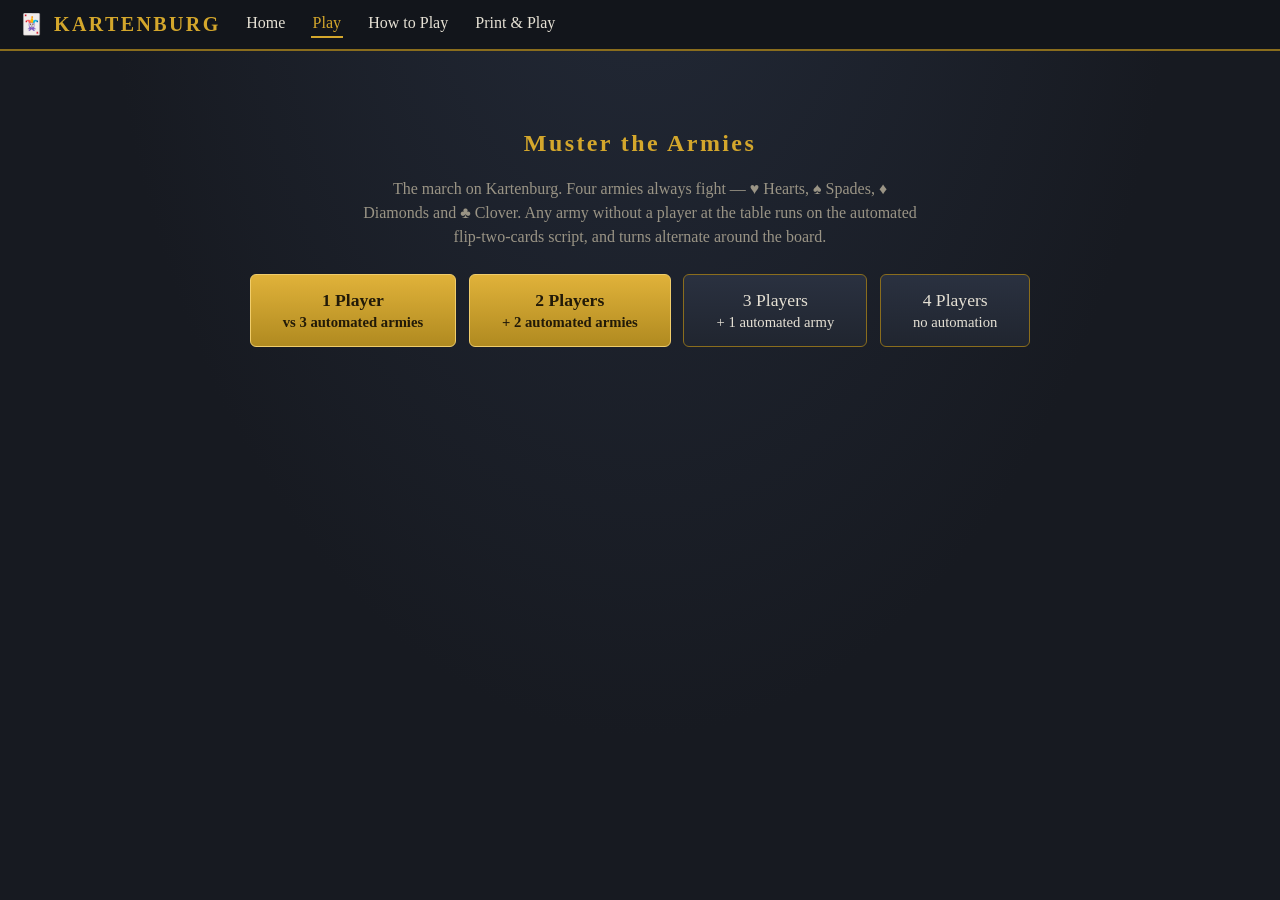
==== game.html @ a12155d9 "Route every player choice through explicit action modals Fixes accidental discards and unclear avail" ====
<!DOCTYPE html>
<html lang="en">
<head>
  <meta charset="UTF-8">
  <meta name="viewport" content="width=device-width, initial-scale=1.0">
  <title>Play — Kartenburg</title>
  <link rel="stylesheet" href="css/style.css">
</head>
<body>
  <nav>
    <a class="brand" href="index.html">🃏 Kartenburg</a>
    <a class="navlink" href="index.html">Home</a>
    <a class="navlink active" href="game.html">Play</a>
    <a class="navlink" href="rules.html">How to Play</a>
    <a class="navlink" href="reference.html">Print &amp; Play</a>
  </nav>

  <main>
    <div id="setup">
      <h2>Muster the Armies</h2>
      <p class="seat-note">The march on Kartenburg. Four armies always fight — ♥ Hearts, ♠ Spades,
      ♦ Diamonds and ♣ Clover. Any army without a player at the table runs
      on the automated flip-two-cards script, and turns alternate around the board.</p>
      <div class="cta-row">
        <button class="btn primary big" onclick="newGame(1)">1 Player<br><small>vs 3 automated armies</small></button>
        <button class="btn primary big" onclick="newGame(2)">2 Players<br><small>+ 2 automated armies</small></button>
        <button class="btn big" onclick="newGame(3)">3 Players<br><small>+ 1 automated army</small></button>
        <button class="btn big" onclick="newGame(4)">4 Players<br><small>no automation</small></button>
      </div>
    </div>

    <div id="gameArea" class="hidden">
      <div class="game-layout">
        <div>
          <div class="board-wrap">
            <div id="board"></div>
          </div>
          <div id="handArea"></div>
        </div>

        <div class="sidebar">
          <div class="panel">
            <h3>Glory</h3>
            <div id="scoreboard"></div>
          </div>

          <div class="panel">
            <h3>Turn</h3>
            <div id="turnPanel"></div>
          </div>

          <div class="panel">
            <h3>Chronicle</h3>
            <div id="log" class="log-panel"></div>
          </div>

          <div class="panel">
            <button class="btn" onclick="backToSetup()">🔄 New War</button>
          </div>
        </div>
      </div>
    </div>
  </main>

  <div id="actionModal" class="modal-backdrop hidden">
    <div class="modal action-modal">
      <h2 id="amTitle"></h2>
      <div id="amBody"></div>
    </div>
  </div>

  <div id="handoff" class="modal-backdrop hidden">
    <div class="modal">
      <p id="handoffText"></p>
      <button class="btn primary big" onclick="revealTurn()">Begin turn</button>
    </div>
  </div>

  <div id="endModal" class="modal-backdrop hidden">
    <div class="modal">
      <h2>The War Ends</h2>
      <p id="endVerdict" class="verdict"></p>
      <table id="endTable"></table>
      <div style="display:flex;gap:0.8rem;justify-content:center">
        <button class="btn primary" onclick="hideEndModal(); newGame(ui.numHumans)">⚔️ Rematch</button>
        <button class="btn" onclick="backToSetup()">Change players</button>
        <button class="btn" onclick="hideEndModal()">Inspect the field</button>
      </div>
    </div>
  </div>

  <div id="toast"></div>

  <script src="js/cards.js"></script>
  <script src="js/engine.js"></script>
  <script src="js/ui.js"></script>
</body>
</html>
---- css/style.css ----
/* Kartenburg — shared styles */

:root {
  --bg: #171a21;
  --bg-panel: #1f242e;
  --text: #e6e1d5;
  --muted: #9a9485;
  --gold: #d4a72c;
  --gold-dim: #8a6d1d;
  --line: #333a47;
  --danger: #d06050;
  --good: #6dbb5a;
  --hearts: #c04545;
  --spades: #5d6675;
  --diamonds: #c99a2c;
  --clubs: #4c7a3d;
  font-size: 16px;
}

* { box-sizing: border-box; }

body {
  margin: 0;
  background: var(--bg);
  background-image: radial-gradient(ellipse at 50% -20%, #232a38 0%, var(--bg) 60%);
  color: var(--text);
  font-family: Georgia, 'Times New Roman', serif;
  min-height: 100vh;
}

a { color: var(--gold); }

/* ── Navigation ─────────────────────────────────────────────── */
nav {
  display: flex;
  align-items: center;
  gap: 1.5rem;
  padding: 0.7rem 1.2rem;
  background: #12151b;
  border-bottom: 2px solid var(--gold-dim);
  flex-wrap: wrap;
}
nav .brand {
  font-size: 1.25rem;
  font-weight: bold;
  color: var(--gold);
  letter-spacing: 0.12em;
  text-decoration: none;
  text-transform: uppercase;
}
nav a.navlink {
  color: var(--text);
  text-decoration: none;
  padding: 0.2rem 0.1rem;
  border-bottom: 2px solid transparent;
}
nav a.navlink:hover { color: var(--gold); }
nav a.navlink.active { color: var(--gold); border-bottom-color: var(--gold); }

main { max-width: 1180px; margin: 0 auto; padding: 1.2rem; }

/* ── Landing page ───────────────────────────────────────────── */
.hero { text-align: center; padding: 3.5rem 1rem 2.5rem; }
.hero h1 {
  font-size: clamp(2.4rem, 7vw, 4.2rem);
  margin: 0;
  color: var(--gold);
  letter-spacing: 0.18em;
  text-transform: uppercase;
  text-shadow: 0 3px 0 #000, 0 0 40px rgba(212, 167, 44, 0.25);
}
.hero .suits { font-size: 2rem; letter-spacing: 0.4em; margin: 0.6rem 0 0; }
.hero .suits .red { color: #e05555; }
.hero .tagline { font-size: 1.2rem; color: var(--muted); margin: 0.8rem 0 2rem; font-style: italic; }
.hero .cta-row { display: flex; gap: 1rem; justify-content: center; flex-wrap: wrap; }
.hero .intro {
  max-width: 700px;
  margin: 0 auto 2rem;
  text-align: left;
  line-height: 1.65;
  color: var(--text);
  background: var(--bg-panel);
  border: 1px solid var(--line);
  border-left: 4px solid var(--gold);
  border-radius: 0 10px 10px 0;
  padding: 1rem 1.3rem;
}

.btn {
  display: inline-block;
  font-family: inherit;
  font-size: 0.95rem;
  padding: 0.6rem 1.4rem;
  border-radius: 6px;
  border: 1px solid var(--gold-dim);
  background: linear-gradient(#2a3140, #20252f);
  color: var(--text);
  text-decoration: none;
  cursor: pointer;
  transition: transform 0.08s, box-shadow 0.08s;
}
.btn:hover:not(:disabled) { box-shadow: 0 0 12px rgba(212, 167, 44, 0.35); transform: translateY(-1px); }
.btn:disabled { opacity: 0.4; cursor: default; }
.btn.primary {
  background: linear-gradient(#e0b23a, #b08a20);
  color: #221a08;
  font-weight: bold;
  border-color: #f0cd6b;
}
.btn.big { font-size: 1.1rem; padding: 0.9rem 2rem; }

.feature-grid {
  display: grid;
  grid-template-columns: repeat(auto-fit, minmax(260px, 1fr));
  gap: 1rem;
  margin: 1.5rem 0 3rem;
}
.feature {
  background: var(--bg-panel);
  border: 1px solid var(--line);
  border-radius: 10px;
  padding: 1.2rem 1.3rem;
}
.feature h3 { margin: 0 0 0.4rem; color: var(--gold); }
.feature p { margin: 0; color: var(--muted); line-height: 1.5; }
.feature .big { font-size: 2rem; display: block; margin-bottom: 0.4rem; }

/* ── Prose pages (rules / reference) ────────────────────────── */
.prose { max-width: 780px; margin: 0 auto; line-height: 1.65; }
.prose h1 { color: var(--gold); letter-spacing: 0.08em; }
.prose h2 { color: var(--gold); border-bottom: 1px solid var(--line); padding-bottom: 0.3rem; margin-top: 2.2rem; }
.prose table { border-collapse: collapse; width: 100%; margin: 1rem 0; }
.prose th, .prose td { border: 1px solid var(--line); padding: 0.5rem 0.7rem; text-align: left; }
.prose th { background: var(--bg-panel); color: var(--gold); }
.prose .tip { background: var(--bg-panel); border-left: 4px solid var(--gold); padding: 0.8rem 1rem; border-radius: 0 8px 8px 0; margin: 1rem 0; }
.prose .red { color: #e05555; }

/* ── Playing cards ──────────────────────────────────────────── */
.pcard {
  background: #f7f3ea;
  border: 1px solid #b9b19c;
  border-radius: 6px;
  box-shadow: 0 2px 4px rgba(0, 0, 0, 0.45);
  width: 64px;
  height: 90px;
  display: flex;
  flex-direction: column;
  align-items: center;
  justify-content: center;
  gap: 0.05rem;
  font-weight: bold;
  user-select: none;
  transition: transform 0.1s, box-shadow 0.1s;
}
.pcard .pc-rank { font-size: 1.35rem; line-height: 1; }
.pcard .pc-suit { font-size: 1.35rem; line-height: 1; }
.pcard.red { color: #c22b2b; }
.pcard.black { color: #23252c; }
.pcard.mini { width: 42px; height: 58px; border-radius: 5px; }
.pcard.mini .pc-rank, .pcard.mini .pc-suit { font-size: 0.95rem; }
.pcard.supply { background: #e7e0d0; }
.pcard.selected { outline: 3px solid var(--gold); transform: translateY(-6px); }

/* Army stacks: overlapped minis + a strength badge */
.stack { display: flex; align-items: center; position: relative; padding-right: 6px; }
.stack .pcard.mini { width: 30px; height: 42px; margin-left: -14px; box-shadow: -1px 1px 3px rgba(0,0,0,0.5); }
.stack .pcard.mini:first-child { margin-left: 0; }
.stack .pcard.mini .pc-rank, .stack .pcard.mini .pc-suit { font-size: 0.72rem; }
.stack .str-badge {
  position: absolute;
  bottom: -7px;
  right: -4px;
  background: var(--gold);
  color: #221a08;
  font-weight: bold;
  font-size: 0.7rem;
  border-radius: 8px;
  padding: 0 5px;
  border: 1px solid #6b551a;
}

.cell.movable { cursor: pointer; border-style: solid; box-shadow: 0 0 8px rgba(109, 187, 90, 0.55); border-color: var(--good) !important; }

.army-chip {
  background: var(--gold);
  color: #221a08;
  font-weight: bold;
  font-size: 0.68rem;
  border-radius: 7px;
  padding: 0 4px;
}
.camp-chips { display: flex; gap: 3px; flex-wrap: wrap; justify-content: center; }
.supply-note { font-size: 0.62rem; color: var(--muted); }

/* Camp strip: the acting player's armies at home, full detail */
.camp-strip { margin-bottom: 0.8rem; }
.camp-strip h3 { color: var(--gold); font-size: 0.85rem; letter-spacing: 0.12em; text-transform: uppercase; margin: 0 0 0.4rem; }
.camp-armies { display: flex; gap: 1.1rem; flex-wrap: wrap; align-items: center; min-height: 48px; }
.camp-army {
  padding: 6px 10px 10px 6px;
  border: 1.5px dashed var(--line);
  border-radius: 8px;
  cursor: pointer;
}
.camp-army.movable { border-style: solid; border-color: var(--good); box-shadow: 0 0 8px rgba(109, 187, 90, 0.4); }
.camp-army.targetable { border-style: solid; border-color: var(--gold); box-shadow: 0 0 10px rgba(212, 167, 44, 0.55); animation: pulse 1.1s ease-in-out infinite alternate; }
.camp-army.selected-army { border-style: solid; border-color: var(--gold); }
.camp-army.new-army { color: var(--muted); text-align: center; font-size: 0.75rem; line-height: 1.3; min-width: 60px; }
.supply-count { color: var(--muted); font-weight: normal; text-transform: none; letter-spacing: 0; margin-left: 0.6rem; }

.hand-slot { display: flex; flex-direction: column; align-items: center; gap: 0.25rem; cursor: pointer; }
.hand-slot .hand-tag { font-size: 0.68rem; color: var(--muted); text-transform: uppercase; letter-spacing: 0.08em; }
.hand-slot:hover .pcard.playable { transform: translateY(-6px); box-shadow: 0 8px 14px rgba(0, 0, 0, 0.6), 0 0 10px rgba(212, 167, 44, 0.45); }

/* ── Game layout ────────────────────────────────────────────── */
.game-layout {
  display: grid;
  grid-template-columns: minmax(0, 1fr) 320px;
  gap: 1rem;
  align-items: start;
}
@media (max-width: 1020px) {
  .game-layout { grid-template-columns: 1fr; }
}

#setup { text-align: center; padding: 2.5rem 1rem; }
#setup h2 { color: var(--gold); letter-spacing: 0.1em; }
#setup .seat-note { color: var(--muted); max-width: 560px; margin: 0.8rem auto 1.6rem; line-height: 1.5; }
#setup .cta-row { display: flex; gap: 0.8rem; justify-content: center; flex-wrap: wrap; }

/* Board */
.board-wrap {
  background: var(--bg-panel);
  border: 1px solid var(--line);
  border-radius: 12px;
  padding: 0.9rem;
  overflow-x: auto;
}
#board {
  display: grid;
  grid-template-columns: repeat(9, 64px);
  grid-template-rows: repeat(9, 64px);
  gap: 5px;
  justify-content: center;
}
.cell {
  border-radius: 8px;
  display: flex;
  align-items: center;
  justify-content: center;
  position: relative;
}
.cell.road { border: 1.5px dashed #3d4453; }
.cell.road.suit-hearts { border-color: color-mix(in srgb, var(--hearts) 55%, transparent); }
.cell.road.suit-spades { border-color: color-mix(in srgb, var(--spades) 75%, transparent); }
.cell.road.suit-diamonds { border-color: color-mix(in srgb, var(--diamonds) 55%, transparent); }
.cell.road.suit-clubs { border-color: color-mix(in srgb, var(--clubs) 65%, transparent); }

.cell.camp {
  border: 2px solid var(--line);
  background: #161a22;
  flex-direction: column;
  gap: 1px;
  overflow: hidden;
}
.cell.camp.suit-hearts { border-color: var(--hearts); }
.cell.camp.suit-spades { border-color: var(--spades); }
.cell.camp.suit-diamonds { border-color: var(--diamonds); }
.cell.camp.suit-clubs { border-color: var(--clubs); }
.camp-head { font-size: 0.72rem; display: flex; align-items: center; gap: 2px; }
.camp-head .post {
  background: var(--gold);
  color: #221a08;
  border-radius: 3px;
  font-size: 0.62rem;
  font-weight: bold;
  padding: 0 3px;
}
.camp-stack { display: flex; }
.camp-stack .pcard.mini { width: 24px; height: 34px; margin-left: -12px; }
.camp-stack .pcard.mini:first-child { margin-left: 0; }
.camp-stack .pcard.mini .pc-rank, .camp-stack .pcard.mini .pc-suit { font-size: 0.6rem; }

.cell.citadel {
  border: 2.5px solid var(--gold);
  background: radial-gradient(#2c2a1c, #1d1c14);
  box-shadow: 0 0 16px rgba(212, 167, 44, 0.25);
  flex-direction: column;
}
.cell.citadel .crown { font-size: 0.9rem; position: absolute; top: -1px; right: 2px; }
.cell.citadel.owner-hearts { border-color: var(--hearts); }
.cell.citadel.owner-spades { border-color: var(--spades); }
.cell.citadel.owner-diamonds { border-color: var(--diamonds); }
.cell.citadel.owner-clubs { border-color: var(--clubs); }

.cell.targetable {
  cursor: pointer;
  border-style: solid;
  border-color: var(--gold) !important;
  box-shadow: 0 0 12px rgba(212, 167, 44, 0.55);
  animation: pulse 1.1s ease-in-out infinite alternate;
}
@keyframes pulse { from { box-shadow: 0 0 6px rgba(212, 167, 44, 0.35); } to { box-shadow: 0 0 16px rgba(212, 167, 44, 0.75); } }

/* Hand */
#handArea { margin-top: 1rem; }
#handArea h3 { color: var(--gold); font-size: 0.85rem; letter-spacing: 0.12em; text-transform: uppercase; margin: 0 0 0.6rem; }
.hand-cards { display: flex; gap: 0.7rem; flex-wrap: wrap; }

/* Sidebar */
.sidebar { display: flex; flex-direction: column; gap: 1rem; }
.panel {
  background: var(--bg-panel);
  border: 1px solid var(--line);
  border-radius: 10px;
  padding: 0.8rem 1rem;
}
.panel h3 { margin: 0 0 0.5rem; color: var(--gold); font-size: 0.85rem; letter-spacing: 0.12em; text-transform: uppercase; }

.score-row {
  display: flex;
  align-items: center;
  gap: 0.5rem;
  padding: 0.3rem 0.4rem;
  border-radius: 6px;
  font-size: 0.9rem;
}
.score-row.current { background: #2a3140; outline: 1px solid var(--gold-dim); }
.score-row .dot { width: 0.7rem; height: 0.7rem; border-radius: 50%; flex-shrink: 0; }
.score-row .score-name { flex: 1; }
.score-row .score-who { color: var(--muted); font-size: 0.78rem; }
.score-row .score-glory { font-weight: bold; }
.deck-info { color: var(--muted); font-size: 0.78rem; margin-top: 0.5rem; text-align: center; }

#turnPanel p { margin: 0 0 0.5rem; line-height: 1.45; }
#turnPanel .prompt { color: var(--gold); font-size: 0.9rem; }
#turnPanel .btn { margin-bottom: 0.3rem; font-size: 0.85rem; padding: 0.45rem 0.9rem; }
.bad { color: var(--danger); font-weight: bold; }
.good { color: var(--good); font-weight: bold; }

.log-panel { max-height: 300px; overflow-y: auto; font-size: 0.8rem; line-height: 1.45; }
.log-panel p { margin: 0 0 0.35rem; }
.log-panel .log-battle { color: var(--danger); font-weight: bold; }
.log-panel .log-system { color: var(--gold); }
.log-panel .log-turn { color: var(--muted); font-style: italic; }
.log-panel .log-npc { color: #8ea3c0; }
.log-panel .log-player { color: var(--text); }

/* ── Overlays ───────────────────────────────────────────────── */
#toast {
  position: fixed;
  bottom: 1.2rem;
  left: 50%;
  transform: translateX(-50%);
  background: var(--danger);
  color: #fff;
  padding: 0.6rem 1.2rem;
  border-radius: 8px;
  opacity: 0;
  pointer-events: none;
  transition: opacity 0.25s;
  z-index: 60;
  font-size: 0.9rem;
}
#toast.show { opacity: 1; }

.modal-backdrop {
  position: fixed;
  inset: 0;
  background: rgba(8, 10, 14, 0.85);
  display: flex;
  align-items: center;
  justify-content: center;
  z-index: 50;
  padding: 1rem;
}
.modal {
  background: var(--bg-panel);
  border: 2px solid var(--gold-dim);
  border-radius: 12px;
  padding: 1.6rem 2rem;
  max-width: 520px;
  width: 100%;
  text-align: center;
}
.modal h2 { color: var(--gold); margin-top: 0; letter-spacing: 0.1em; }
.modal table { margin: 1rem auto; border-collapse: collapse; width: 100%; }
.modal th, .modal td { border: 1px solid var(--line); padding: 0.45rem 0.7rem; }
.modal th { color: var(--gold); }
.modal .winner-row td { color: var(--gold); font-weight: bold; }
.modal .verdict { font-size: 1.15rem; margin: 0.8rem 0; }
#handoffText { font-size: 1.3rem; line-height: 1.6; margin-bottom: 1.2rem; }

/* Action modal: explicit choices for discard / deploy / march / raid */
.modal.action-modal { text-align: left; max-width: 560px; }
.modal.action-modal h2 { font-size: 1.15rem; text-align: center; }
.am-option {
  display: flex;
  flex-direction: column;
  gap: 0.2rem;
  width: 100%;
  margin: 0 0 0.55rem;
  padding: 0.65rem 0.9rem;
  font-family: inherit;
  font-size: 0.95rem;
  text-align: left;
  background: #262c38;
  color: var(--text);
  border: 1px solid var(--line);
  border-radius: 8px;
  cursor: pointer;
  transition: border-color 0.1s, box-shadow 0.1s;
}
.am-option:hover { border-color: var(--gold); box-shadow: 0 0 10px rgba(212, 167, 44, 0.35); }
.am-option .am-main { font-weight: bold; }
.am-option .am-sub { color: var(--muted); font-size: 0.82rem; line-height: 1.4; }
.am-cards { display: flex; gap: 0.6rem; flex-wrap: wrap; justify-content: center; margin: 0.8rem 0 0.4rem; }
.am-cards .pcard { cursor: pointer; }
.am-cards .pcard:hover { transform: translateY(-6px); box-shadow: 0 8px 14px rgba(0, 0, 0, 0.6), 0 0 10px rgba(212, 167, 44, 0.45); }
.am-cancel { text-align: center; margin-top: 0.8rem; }
#amBody p { line-height: 1.5; margin: 0 0 0.7rem; }
.hidden { display: none !important; }

footer { text-align: center; color: #555c69; font-size: 0.8rem; padding: 2rem 1rem; }

/* ── Print (reference sheet) ────────────────────────────────── */
@media print {
  body { background: #fff; color: #111; }
  nav, footer, .no-print { display: none !important; }
  .prose { max-width: none; line-height: 1.4; font-size: 11pt; }
  .prose h1 { color: #111; margin-top: 0; }
  .prose h2 { color: #111; border-color: #999; margin-top: 1rem; }
  .prose th { background: #eee; color: #111; }
  .prose th, .prose td { border-color: #999; padding: 0.25rem 0.5rem; }
  .prose .tip { background: #f4f4f4; border-color: #555; }
}
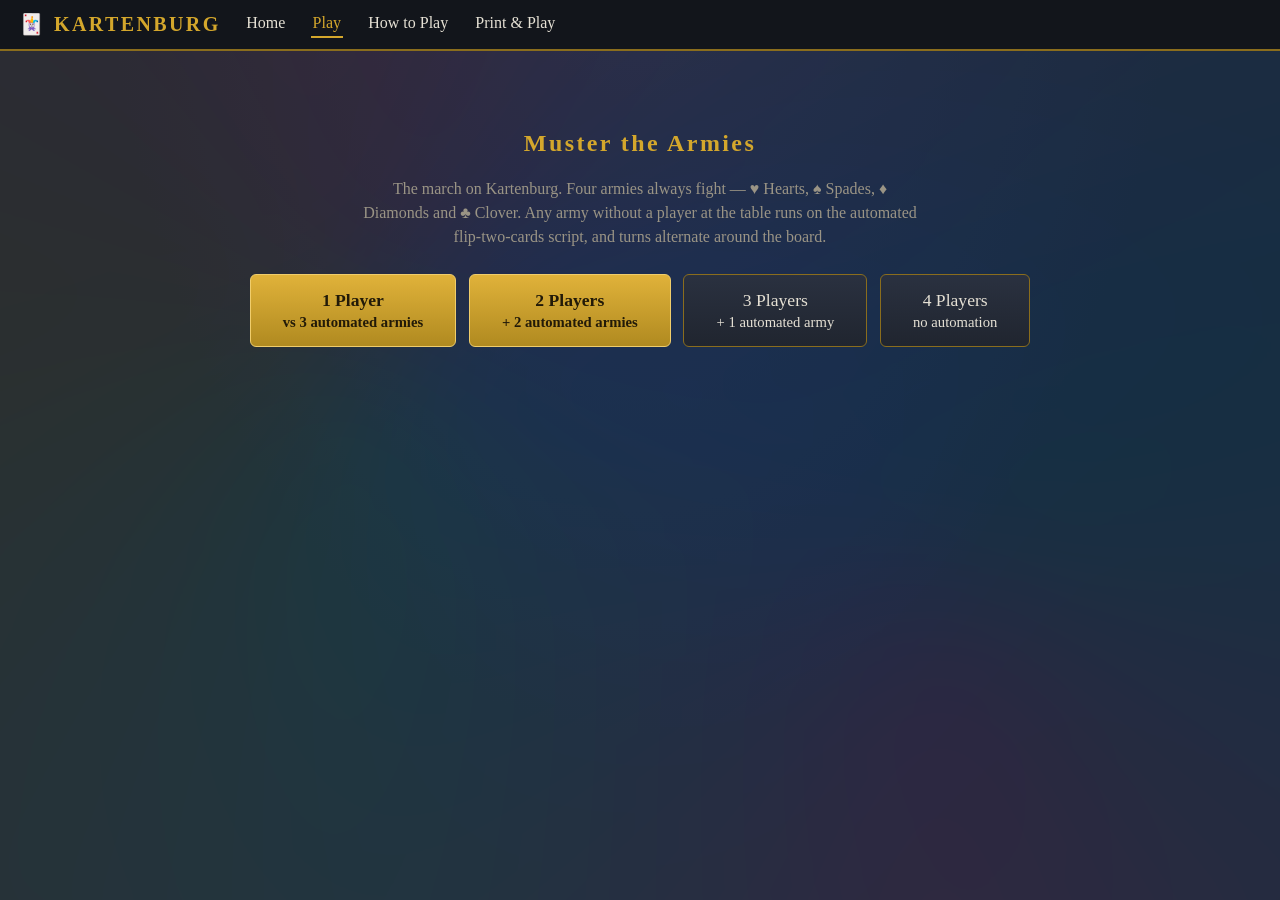
==== commit b3050e80: "Balatro-inspired presentation: living cards, swirl backdrop, felt table Interactive feel: - Hand car" ====
--- a/game.html
+++ b/game.html
@@ -7,6 +7,7 @@
   <link rel="stylesheet" href="css/style.css">
 </head>
 <body>
+  <div class="bg-swirl" aria-hidden="true"></div>
   <nav>
     <a class="brand" href="index.html">🃏 Kartenburg</a>
     <a class="navlink" href="index.html">Home</a>
@@ -56,6 +57,7 @@
 
           <div class="panel">
             <button class="btn" onclick="backToSetup()">🔄 New War</button>
+            <button class="btn" id="muteBtn" onclick="toggleSound()">🔊 Sound on</button>
           </div>
         </div>
       </div>
@@ -89,6 +91,8 @@
     </div>
   </div>
 
+  <div id="fx"></div>
+
   <div id="toast"></div>
 
   <script src="js/cards.js"></script>
--- a/css/style.css
+++ b/css/style.css
@@ -160,6 +160,21 @@
 .pcard.mini .pc-rank, .pcard.mini .pc-suit { font-size: 0.95rem; }
 .pcard.supply { background: #e7e0d0; }
 .pcard.selected { outline: 3px solid var(--gold); transform: translateY(-6px); }
+
+/* Card backs and table piles */
+.pcard.back {
+  background: repeating-linear-gradient(135deg, #7b2f2f 0 6px, #5d2020 6px 12px);
+  border-color: #3a1414;
+  box-shadow: 0 2px 4px rgba(0, 0, 0, 0.5);
+}
+.pcard.back::after { content: '⚜'; color: rgba(240, 205, 107, 0.8); font-size: 1.3rem; }
+.cell.pile { flex-direction: column; gap: 4px; border: 1.5px dashed #2c3340; border-radius: 10px; }
+.cell.pile .pile-stack { position: relative; width: 64px; height: 90px; }
+.cell.pile .pile-stack .pcard { position: absolute; inset: 0; }
+.cell.pile .pile-stack .pcard.b2 { transform: translate(3px, -3px); }
+.cell.pile .pile-stack .pcard.b3 { transform: translate(6px, -6px); }
+.pile-count { color: var(--muted); font-size: 0.72rem; }
+.pile-empty { color: #3d4453; font-size: 0.75rem; }
 
 /* Army stacks: overlapped minis + a strength badge */
 .stack { display: flex; align-items: center; position: relative; padding-right: 6px; }
@@ -423,6 +438,84 @@
 
 footer { text-align: center; color: #555c69; font-size: 0.8rem; padding: 2rem 1rem; }
 
+/* ── Juice: flights, flips, shakes, sparks and floats ───────── */
+#fx { position: fixed; inset: 0; pointer-events: none; z-index: 45; overflow: hidden; }
+.fx-fly { position: fixed; z-index: 46; will-change: transform; filter: drop-shadow(0 6px 10px rgba(0,0,0,0.5)); }
+.fx-fly.spin > .pcard { animation: fxSpin 0.42s linear; }
+@keyframes fxSpin { to { transform: rotate(360deg); } }
+
+.fx-reveal { position: fixed; transform: translate(-50%, -50%) scale(1.25); z-index: 47; perspective: 500px; }
+.fx-flip3d { position: relative; width: 64px; height: 90px; transform-style: preserve-3d; animation: fxFlip 0.5s 0.08s forwards; }
+.fx-flip3d .face { position: absolute; inset: 0; backface-visibility: hidden; }
+.fx-flip3d .face.front { transform: rotateY(180deg); }
+@keyframes fxFlip { to { transform: rotateY(180deg); } }
+
+.fx-float {
+  position: fixed;
+  transform: translate(-50%, -50%);
+  font-weight: bold;
+  font-size: 1rem;
+  color: var(--text);
+  text-shadow: 0 2px 4px #000, 0 0 12px rgba(0,0,0,0.8);
+  animation: fxFloat 1s ease-out forwards;
+  z-index: 48;
+  white-space: nowrap;
+}
+.fx-float.gold { color: var(--gold); }
+.fx-float.red { color: #ff8a75; }
+.fx-float.big { font-size: 1.35rem; }
+@keyframes fxFloat {
+  0% { opacity: 0; transform: translate(-50%, -50%) scale(0.6); }
+  15% { opacity: 1; transform: translate(-50%, -60%) scale(1.15); }
+  100% { opacity: 0; transform: translate(-50%, -160%) scale(1); }
+}
+
+.fx-flash {
+  position: fixed;
+  width: 110px; height: 110px;
+  transform: translate(-50%, -50%);
+  border-radius: 50%;
+  background: radial-gradient(rgba(255,255,240,0.95), rgba(255,255,240,0));
+  animation: fxFlash 0.4s ease-out forwards;
+  z-index: 46;
+}
+@keyframes fxFlash { from { opacity: 1; } to { opacity: 0; transform: translate(-50%,-50%) scale(1.6); } }
+
+.fx-spark {
+  position: fixed;
+  width: 7px; height: 7px;
+  border-radius: 2px;
+  transform: translate(-50%, -50%);
+  animation: fxSpark 0.65s ease-out forwards;
+  z-index: 46;
+}
+@keyframes fxSpark {
+  to { transform: translate(-50%, -50%) translate(var(--dx), var(--dy)) scale(0.15) rotate(200deg); opacity: 0; }
+}
+
+.fx-season {
+  position: fixed; inset: 0;
+  background: radial-gradient(rgba(212, 167, 44, 0.28), rgba(0,0,0,0));
+  animation: fxSeason 0.9s ease-out forwards;
+  z-index: 44;
+}
+@keyframes fxSeason { from { opacity: 1; } to { opacity: 0; } }
+
+.fx-pop { animation: fxPop 0.35s cubic-bezier(.3,1.6,.6,1); }
+@keyframes fxPop { 0% { transform: scale(1); } 40% { transform: scale(1.18); } 100% { transform: scale(1); } }
+
+.board-wrap.shake-sm { animation: fxShake 0.3s; --amp: 3px; }
+.board-wrap.shake-md { animation: fxShake 0.42s; --amp: 6px; }
+.board-wrap.shake-lg { animation: fxShake 0.6s; --amp: 11px; }
+@keyframes fxShake {
+  10% { transform: translate(calc(var(--amp) * -1), calc(var(--amp) * 0.6)); }
+  25% { transform: translate(var(--amp), calc(var(--amp) * -0.7)); }
+  40% { transform: translate(calc(var(--amp) * -0.8), calc(var(--amp) * -0.5)); }
+  55% { transform: translate(calc(var(--amp) * 0.7), calc(var(--amp) * 0.5)); }
+  75% { transform: translate(calc(var(--amp) * -0.4), calc(var(--amp) * 0.2)); }
+  100% { transform: none; }
+}
+
 /* ── Print (reference sheet) ────────────────────────────────── */
 @media print {
   body { background: #fff; color: #111; }
@@ -434,3 +527,118 @@
   .prose th, .prose td { border-color: #999; padding: 0.25rem 0.5rem; }
   .prose .tip { background: #f4f4f4; border-color: #555; }
 }
+
+
+/* ── Balatro-inspired look & feel ───────────────────────────── */
+
+/* Swirling animated background */
+.bg-swirl { position: fixed; inset: -35%; z-index: -1; filter: blur(75px) saturate(1.25); opacity: 0.5; pointer-events: none; }
+.bg-swirl::before, .bg-swirl::after {
+  content: '';
+  position: absolute;
+  inset: 0;
+  border-radius: 50%;
+  background: conic-gradient(from 0deg at 38% 42%, #6d1f2c, #23306d, #1f6d58, #5a4a14, #6d1f2c);
+  animation: swirl 55s linear infinite;
+}
+.bg-swirl::after {
+  background: conic-gradient(from 180deg at 64% 58%, rgba(109,31,80,0.5), rgba(31,68,109,0.5), rgba(20,90,70,0.4), rgba(109,31,80,0.5));
+  animation: swirl 80s linear infinite reverse;
+}
+@keyframes swirl { to { transform: rotate(360deg); } }
+body { background-color: #14161d; }
+
+/* Felt table with a wooden rim */
+.board-wrap {
+  background: radial-gradient(ellipse at 50% 30%, #2b4433 0%, #1e2f24 55%, #131c16 100%);
+  border: 3px solid #4a3620;
+  border-radius: 14px;
+  box-shadow: inset 0 0 70px rgba(0, 0, 0, 0.55), 0 8px 28px rgba(0, 0, 0, 0.5);
+}
+.cell.road { border-color: rgba(255, 255, 255, 0.12); }
+
+/* Chunky card faces with corner indices */
+.pcard {
+  background: linear-gradient(160deg, #fdfaf1 0%, #f1e9d6 100%);
+  border-radius: 8px;
+  box-shadow: 0 3px 6px rgba(0, 0, 0, 0.5), inset 0 0 0 1.5px rgba(255, 255, 255, 0.6);
+}
+.pcard.fancy { position: relative; justify-content: center; }
+.pcard.fancy .pc-idx { position: absolute; display: flex; flex-direction: column; align-items: center; line-height: 1; }
+.pcard.fancy .pc-idx b { font-size: 0.9rem; }
+.pcard.fancy .pc-idx i { font-style: normal; font-size: 0.72rem; }
+.pcard.fancy .pc-idx.tl { top: 5px; left: 6px; }
+.pcard.fancy .pc-idx.br { bottom: 5px; right: 6px; transform: rotate(180deg); }
+.pcard.fancy .pc-mid { font-size: 1.9rem; line-height: 1; filter: drop-shadow(0 1px 1px rgba(0,0,0,0.25)); }
+.pcard.back {
+  background:
+    radial-gradient(circle at 50% 50%, rgba(240, 205, 107, 0.16) 0 18%, transparent 19%),
+    repeating-linear-gradient(135deg, #7b2f2f 0 6px, #5d2020 6px 12px);
+  border-color: #3a1414;
+}
+
+/* Living hand: idle sway + 3D cursor tilt */
+#handArea .hand-cards { perspective: 900px; padding-top: 14px; }
+#handArea .hand-slot { --i: 0; position: relative; animation: cardBob 3.8s ease-in-out infinite; animation-delay: calc(var(--i) * -0.47s); }
+#handArea .hand-slot:hover { z-index: 6; }
+@keyframes cardBob {
+  0%, 100% { transform: translateY(0) rotate(-0.7deg); }
+  50% { transform: translateY(-4px) rotate(0.7deg); }
+}
+#handArea .hand-slot .pcard {
+  transform: perspective(650px) rotateX(var(--rx, 0deg)) rotateY(var(--ry, 0deg)) translateY(var(--lift, 0px)) scale(var(--sc, 1));
+  transition: transform 0.13s ease-out, box-shadow 0.13s;
+  will-change: transform;
+}
+#handArea .hand-slot:hover .pcard.playable { box-shadow: 0 14px 22px rgba(0, 0, 0, 0.65), 0 0 14px rgba(212, 167, 44, 0.5); }
+#handArea .hand-slot:active .pcard { transition-duration: 0.05s; transform: perspective(650px) translateY(-6px) scale(0.97); }
+
+/* Bouncy buttons */
+.btn { transition: transform 0.12s cubic-bezier(0.3, 1.6, 0.6, 1), box-shadow 0.12s; }
+.btn:hover:not(:disabled) { transform: translateY(-2px) rotate(-0.6deg) scale(1.03); }
+.btn:active:not(:disabled) { transform: translateY(1px) scale(0.95); }
+
+/* Citadel breathes */
+.cell.citadel { animation: citadelGlow 3.2s ease-in-out infinite; }
+@keyframes citadelGlow {
+  0%, 100% { box-shadow: 0 0 12px rgba(212, 167, 44, 0.22); }
+  50% { box-shadow: 0 0 28px rgba(212, 167, 44, 0.55); }
+}
+
+/* Glory pops when it changes */
+.score-glory.bump { animation: gloryBump 0.6s cubic-bezier(0.3, 1.6, 0.6, 1); color: var(--gold); }
+@keyframes gloryBump { 0% { transform: scale(1); } 35% { transform: scale(1.45); } 100% { transform: scale(1); } }
+
+/* Turn banner sweeping across the table */
+.fx-banner {
+  position: fixed;
+  left: 0; right: 0;
+  top: 42%;
+  display: flex;
+  justify-content: center;
+  z-index: 48;
+  pointer-events: none;
+}
+.fx-banner span {
+  font-size: 1.5rem;
+  font-weight: bold;
+  letter-spacing: 0.14em;
+  color: #fff;
+  background: linear-gradient(90deg, transparent, color-mix(in srgb, var(--tint) 82%, #000) 18%, color-mix(in srgb, var(--tint) 82%, #000) 82%, transparent);
+  padding: 0.55rem 4.5rem;
+  text-shadow: 0 2px 0 rgba(0, 0, 0, 0.6);
+  animation: bannerSweep 1.55s cubic-bezier(0.2, 0.9, 0.3, 1) forwards;
+}
+@keyframes bannerSweep {
+  0% { transform: translateX(-120vw) skewX(-8deg); }
+  22% { transform: translateX(0) skewX(0); }
+  78% { transform: translateX(0); opacity: 1; }
+  100% { transform: translateX(120vw) skewX(8deg); opacity: 0; }
+}
+
+/* Modals pop in */
+.modal { animation: modalIn 0.28s cubic-bezier(0.3, 1.5, 0.6, 1); }
+@keyframes modalIn { from { transform: scale(0.82); opacity: 0; } }
+
+/* Panels get a touch of depth over the swirl */
+.panel, .board-wrap, .feature, .hero .intro { backdrop-filter: saturate(1.05); }
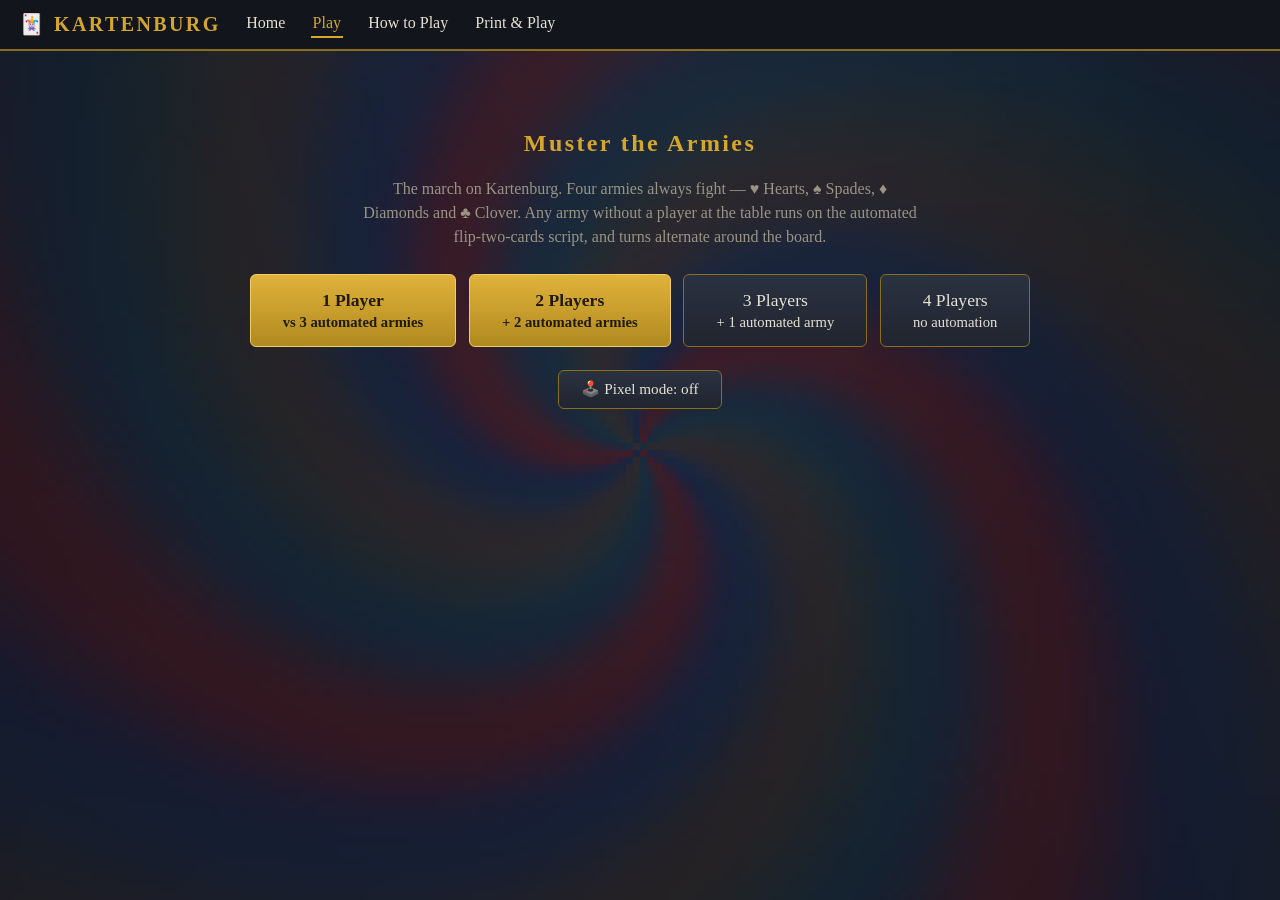
==== commit 762eab28: "Add trails, hitstop, count-up scoring, ambience and pixel graphics Game-feel ideas from the previous" ====
--- a/game.html
+++ b/game.html
@@ -7,6 +7,7 @@
   <link rel="stylesheet" href="css/style.css">
 </head>
 <body>
+  <canvas id="swirlCanvas" class="swirl-canvas" aria-hidden="true"></canvas>
   <div class="bg-swirl" aria-hidden="true"></div>
   <nav>
     <a class="brand" href="index.html">🃏 Kartenburg</a>
@@ -28,6 +29,7 @@
         <button class="btn big" onclick="newGame(3)">3 Players<br><small>+ 1 automated army</small></button>
         <button class="btn big" onclick="newGame(4)">4 Players<br><small>no automation</small></button>
       </div>
+      <p style="margin-top:1.4rem"><button class="btn pixelBtn" onclick="togglePixel()">🕹️ Pixel mode: off</button></p>
     </div>
 
     <div id="gameArea" class="hidden">
@@ -58,6 +60,7 @@
           <div class="panel">
             <button class="btn" onclick="backToSetup()">🔄 New War</button>
             <button class="btn" id="muteBtn" onclick="toggleSound()">🔊 Sound on</button>
+            <button class="btn pixelBtn" onclick="togglePixel()">🕹️ Pixel mode: off</button>
           </div>
         </div>
       </div>
@@ -95,6 +98,7 @@
 
   <div id="toast"></div>
 
+  <script src="js/swirl.js"></script>
   <script src="js/cards.js"></script>
   <script src="js/engine.js"></script>
   <script src="js/ui.js"></script>
--- a/css/style.css
+++ b/css/style.css
@@ -642,3 +642,88 @@
 
 /* Panels get a touch of depth over the swirl */
 .panel, .board-wrap, .feature, .hero .intro { backdrop-filter: saturate(1.05); }
+
+
+/* ── WebGL pixel swirl (low-res canvas upscaled nearest-neighbor) ── */
+.swirl-canvas {
+  position: fixed;
+  inset: 0;
+  width: 100vw;
+  height: 100vh;
+  z-index: -1;
+  display: none;
+  image-rendering: pixelated;
+  opacity: 0.55;
+}
+body.gl-swirl .swirl-canvas { display: block; }
+body.gl-swirl .bg-swirl { display: none; }
+
+/* ── Hitstop: the world freezes for a frame before big payoffs ── */
+body.hitstop #fx *,
+body.hitstop .board-wrap,
+body.hitstop .hand-slot,
+body.hitstop .cell.citadel {
+  animation-play-state: paused !important;
+}
+
+/* Ghost trails behind flying cards */
+.fx-ghost { filter: saturate(0.7) brightness(1.3); }
+
+/* End-of-war count-up */
+#endTable .glory-count { font-weight: bold; min-width: 3ch; }
+#endTable .glory-count.bump { animation: gloryBump 0.25s cubic-bezier(0.3, 1.6, 0.6, 1); }
+#endTable .winner-row.winner-reveal td {
+  animation: winnerShine 1.2s ease-in-out;
+  color: var(--gold);
+  text-shadow: 0 0 12px rgba(212, 167, 44, 0.7);
+}
+@keyframes winnerShine {
+  0% { background: transparent; }
+  30% { background: rgba(212, 167, 44, 0.25); }
+  100% { background: transparent; }
+}
+
+/* ── Pixel mode: chunky sprites and hard edges ── */
+img.pcard.pix {
+  image-rendering: pixelated;
+  border: none;
+  background: none;
+  box-shadow: 3px 3px 0 rgba(0, 0, 0, 0.55);
+  border-radius: 0;
+  display: block;
+  user-select: none;
+  -webkit-user-drag: none;
+}
+img.pcard.pix.supply { filter: saturate(0.55) brightness(0.88); }
+img.pcard.pix.selected { outline: 3px solid var(--gold); }
+.stack img.pcard.pix { width: 30px; height: 42px; }
+.camp-stack img.pcard.pix { width: 24px; height: 34px; }
+body.pixel-mode .pcard,
+body.pixel-mode .btn,
+body.pixel-mode .panel,
+body.pixel-mode .modal,
+body.pixel-mode .cell,
+body.pixel-mode .board-wrap,
+body.pixel-mode .score-row,
+body.pixel-mode .am-option,
+body.pixel-mode .camp-army,
+body.pixel-mode .army-chip,
+body.pixel-mode .str-badge {
+  border-radius: 0 !important;
+}
+body.pixel-mode .board-wrap {
+  background: radial-gradient(ellipse at 50% 30%, #2b4433 0%, #1e2f24 55%, #131c16 100%);
+  box-shadow: inset 0 0 0 4px #0d130f, 7px 7px 0 rgba(0, 0, 0, 0.45);
+  border-width: 4px;
+}
+body.pixel-mode .btn { box-shadow: 3px 3px 0 rgba(0, 0, 0, 0.5); }
+body.pixel-mode .btn:hover:not(:disabled) { transform: translate(-1px, -2px); box-shadow: 4px 5px 0 rgba(0, 0, 0, 0.5); }
+body.pixel-mode .btn:active:not(:disabled) { transform: translate(2px, 2px); box-shadow: 1px 1px 0 rgba(0, 0, 0, 0.5); }
+body.pixel-mode .panel { box-shadow: 4px 4px 0 rgba(0, 0, 0, 0.4); }
+body.pixel-mode .modal { box-shadow: 6px 6px 0 rgba(0, 0, 0, 0.5); }
+body.pixel-mode .fx-flash { border-radius: 0; }
+body.pixel-mode .fx-spark { border-radius: 0; width: 8px; height: 8px; }
+body.pixel-mode .swirl-canvas { opacity: 0.65; }
+body.pixel-mode #fx .fx-fly { filter: none; }
+body.pixel-mode .cell.citadel,
+body.pixel-mode .cell.camp { border-width: 3px; }
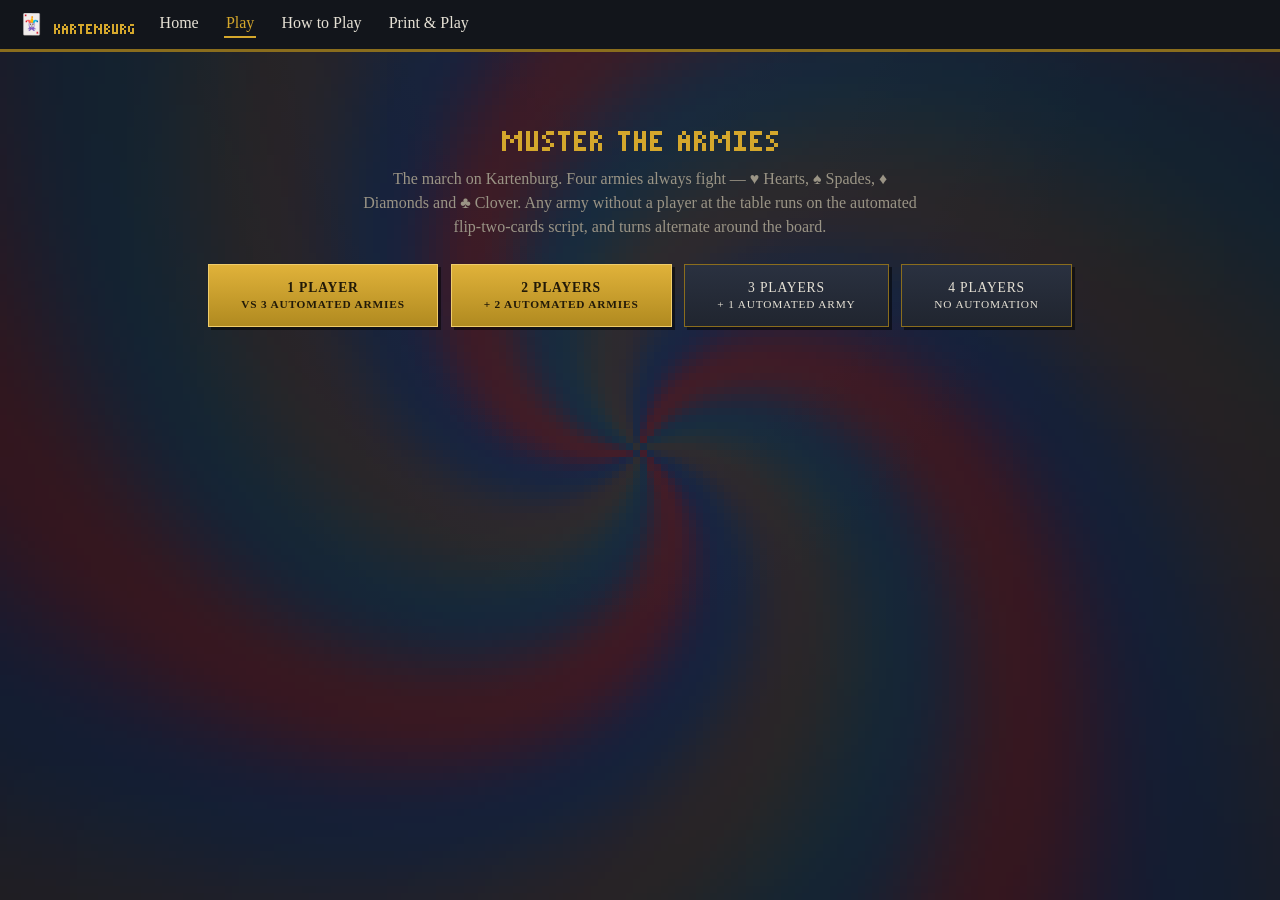
==== commit a4a75caa: "Unify on pixel art everywhere; waving pixel titles; chronicle splashes - Pixel art is now the game's" ====
--- a/game.html
+++ b/game.html
@@ -6,11 +6,11 @@
   <title>Play — Kartenburg</title>
   <link rel="stylesheet" href="css/style.css">
 </head>
-<body>
+<body class="pixel-mode">
   <canvas id="swirlCanvas" class="swirl-canvas" aria-hidden="true"></canvas>
   <div class="bg-swirl" aria-hidden="true"></div>
   <nav>
-    <a class="brand" href="index.html">🃏 Kartenburg</a>
+    <a class="brand" href="index.html">🃏 <span class="pixel-title" data-scale="2">Kartenburg</span></a>
     <a class="navlink" href="index.html">Home</a>
     <a class="navlink active" href="game.html">Play</a>
     <a class="navlink" href="rules.html">How to Play</a>
@@ -19,7 +19,7 @@
 
   <main>
     <div id="setup">
-      <h2>Muster the Armies</h2>
+      <h2 class="pixel-title wave" data-scale="4">Muster the Armies</h2>
       <p class="seat-note">The march on Kartenburg. Four armies always fight — ♥ Hearts, ♠ Spades,
       ♦ Diamonds and ♣ Clover. Any army without a player at the table runs
       on the automated flip-two-cards script, and turns alternate around the board.</p>
@@ -29,7 +29,6 @@
         <button class="btn big" onclick="newGame(3)">3 Players<br><small>+ 1 automated army</small></button>
         <button class="btn big" onclick="newGame(4)">4 Players<br><small>no automation</small></button>
       </div>
-      <p style="margin-top:1.4rem"><button class="btn pixelBtn" onclick="togglePixel()">🕹️ Pixel mode: off</button></p>
     </div>
 
     <div id="gameArea" class="hidden">
@@ -43,24 +42,23 @@
 
         <div class="sidebar">
           <div class="panel">
-            <h3>Glory</h3>
+            <h3><span class="pixel-title" data-scale="2">Glory</span></h3>
             <div id="scoreboard"></div>
           </div>
 
           <div class="panel">
-            <h3>Turn</h3>
+            <h3><span class="pixel-title" data-scale="2">Turn</span></h3>
             <div id="turnPanel"></div>
           </div>
 
           <div class="panel">
-            <h3>Chronicle</h3>
+            <h3><span class="pixel-title" data-scale="2">Chronicle</span></h3>
             <div id="log" class="log-panel"></div>
           </div>
 
           <div class="panel">
             <button class="btn" onclick="backToSetup()">🔄 New War</button>
             <button class="btn" id="muteBtn" onclick="toggleSound()">🔊 Sound on</button>
-            <button class="btn pixelBtn" onclick="togglePixel()">🕹️ Pixel mode: off</button>
           </div>
         </div>
       </div>
@@ -83,7 +81,7 @@
 
   <div id="endModal" class="modal-backdrop hidden">
     <div class="modal">
-      <h2>The War Ends</h2>
+      <h2 class="pixel-title wave" data-scale="3">The War Ends</h2>
       <p id="endVerdict" class="verdict"></p>
       <table id="endTable"></table>
       <div style="display:flex;gap:0.8rem;justify-content:center">
@@ -94,11 +92,14 @@
     </div>
   </div>
 
+  <div id="splashFeed" aria-live="polite"></div>
+
   <div id="fx"></div>
 
   <div id="toast"></div>
 
   <script src="js/swirl.js"></script>
+  <script src="js/pixeltext.js"></script>
   <script src="js/cards.js"></script>
   <script src="js/engine.js"></script>
   <script src="js/ui.js"></script>
--- a/css/style.css
+++ b/css/style.css
@@ -696,8 +696,15 @@
 }
 img.pcard.pix.supply { filter: saturate(0.55) brightness(0.88); }
 img.pcard.pix.selected { outline: 3px solid var(--gold); }
-.stack img.pcard.pix { width: 30px; height: 42px; }
-.camp-stack img.pcard.pix { width: 24px; height: 34px; }
+/* Integer upscales only: sprites are 32x44 / 16x22, shown at exact 1x or 2x */
+img.pcard.pix { width: 64px; height: 88px; }
+img.pcard.pix.mini { width: 32px; height: 44px; }
+.stack img.pcard.pix { width: 32px; height: 44px; margin-left: -15px; }
+.stack img.pcard.pix:first-child { margin-left: 0; }
+.camp-stack img.pcard.pix { width: 16px; height: 22px; }
+body.pixel-mode .cell.pile .pile-stack { height: 88px; }
+body.pixel-mode .cell.pile .pile-stack .pcard { inset: auto; left: 0; top: 0; }
+body.pixel-mode .fx-flip3d { width: 64px; height: 88px; }
 body.pixel-mode .pcard,
 body.pixel-mode .btn,
 body.pixel-mode .panel,
@@ -727,3 +734,79 @@
 body.pixel-mode #fx .fx-fly { filter: none; }
 body.pixel-mode .cell.citadel,
 body.pixel-mode .cell.camp { border-width: 3px; }
+
+
+/* Drawn cards stay invisible until their flight from the deck lands */
+.hand-slot.deal-hide { visibility: hidden; }
+.hand-slot.deal-pop .pcard { animation: dealLand 0.4s cubic-bezier(0.3, 1.6, 0.6, 1); }
+@keyframes dealLand {
+  0% { transform: scale(0.55) rotate(-7deg); opacity: 0.3; }
+  60% { transform: scale(1.12) rotate(2deg); opacity: 1; }
+  100% { transform: scale(1) rotate(0); }
+}
+
+
+/* ── Pixel titles: bitmap letters, optional slow wave ───────── */
+.px-word { display: inline-flex; align-items: flex-end; line-height: 1; vertical-align: middle; }
+.px-word img.pxl { image-rendering: pixelated; display: block; }
+.px-word .px-fallback { font-weight: bold; color: inherit; }
+.px-word.wave img.pxl, .px-word.wave .px-fallback {
+  animation: letterWave 2.6s ease-in-out infinite;
+  animation-delay: calc(var(--li) * 0.13s);
+}
+@keyframes letterWave {
+  0%, 100% { transform: translateY(0); }
+  50% { transform: translateY(-6px); }
+}
+.hero h1.pixel-title { display: flex; justify-content: center; text-shadow: none; }
+.hero h1.pixel-title .px-word { filter: drop-shadow(0 4px 0 rgba(0, 0, 0, 0.55)); }
+#setup h2.pixel-title { display: flex; justify-content: center; margin-bottom: 1rem; }
+.modal h2.pixel-title { display: flex; justify-content: center; }
+.prose h1.pixel-title { display: flex; }
+.panel h3 .px-word { transform: translateY(1px); }
+nav .brand .px-word { transform: translateY(2px); }
+
+/* ── Chronicle splashes: the log plays out on screen ────────── */
+#splashFeed {
+  position: fixed;
+  top: 64px;
+  left: 50%;
+  transform: translateX(-50%);
+  display: flex;
+  flex-direction: column;
+  align-items: center;
+  gap: 6px;
+  z-index: 43;
+  pointer-events: none;
+  width: min(680px, 92vw);
+}
+.splash {
+  background: rgba(14, 17, 22, 0.92);
+  border: 2px solid var(--line);
+  box-shadow: 4px 4px 0 rgba(0, 0, 0, 0.45);
+  padding: 0.45rem 0.9rem;
+  font-size: 0.88rem;
+  line-height: 1.35;
+  color: var(--text);
+  text-align: center;
+  animation: splashIn 0.28s cubic-bezier(0.3, 1.5, 0.6, 1);
+  max-width: 100%;
+}
+.splash.out { animation: splashOut 0.45s ease-in forwards; }
+.splash-battle { border-color: var(--danger); color: #ffb3a6; }
+.splash-system { border-color: var(--gold-dim); color: var(--gold); }
+.splash-npc { border-color: #3d5a8c; color: #a9c0e8; }
+.splash-player { border-color: #4a6b45; }
+@keyframes splashIn {
+  from { opacity: 0; transform: translateY(-14px) scale(0.92); }
+  to { opacity: 1; transform: translateY(0) scale(1); }
+}
+@keyframes splashOut {
+  to { opacity: 0; transform: translateY(-10px); }
+}
+
+/* Always-pixel odds and ends */
+body.pixel-mode nav { border-bottom-width: 3px; }
+body.pixel-mode .btn { text-transform: uppercase; letter-spacing: 0.06em; font-size: 0.85rem; }
+body.pixel-mode .prose .tip, body.pixel-mode .hero .intro, body.pixel-mode .feature { border-radius: 0; box-shadow: 4px 4px 0 rgba(0, 0, 0, 0.35); }
+body.pixel-mode .prose th, body.pixel-mode .prose td { border-width: 2px; }
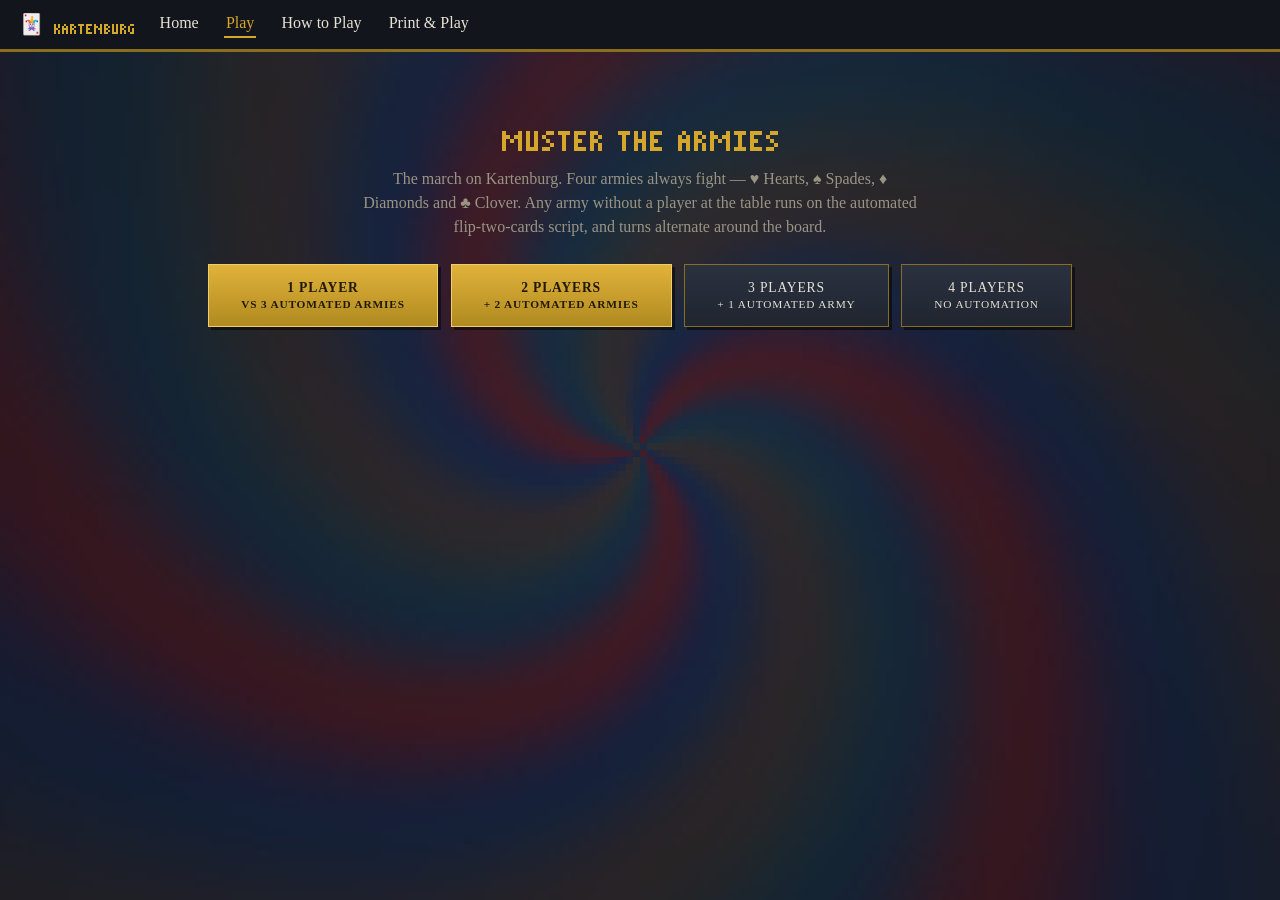
==== commit bedd34ee: "Console-style fullscreen UI with themed action banners Action announcements now share the YOUR TURN " ====
--- a/game.html
+++ b/game.html
@@ -32,34 +32,44 @@
     </div>
 
     <div id="gameArea" class="hidden">
-      <div class="game-layout">
-        <div>
+      <div id="hud">
+        <span class="hud-brand pixel-title" data-scale="2">Kartenburg</span>
+        <div id="hudScore"></div>
+        <div class="hud-right">
+          <span id="hudInfo"></span>
+          <button class="btn slim" onclick="toggleLogDrawer()" title="Chronicle">📜</button>
+          <button class="btn slim" onclick="togglePause(true)" title="Menu">☰</button>
+        </div>
+      </div>
+      <div class="board-viewport">
+        <div class="board-scale">
           <div class="board-wrap">
             <div id="board"></div>
           </div>
-          <div id="handArea"></div>
         </div>
+      </div>
+      <div id="bottomBar">
+        <div id="handArea"></div>
+        <div id="turnPanel"></div>
+      </div>
+    </div>
 
-        <div class="sidebar">
-          <div class="panel">
-            <h3><span class="pixel-title" data-scale="2">Glory</span></h3>
-            <div id="scoreboard"></div>
-          </div>
+    <div id="logDrawer" class="hidden">
+      <h3><span class="pixel-title" data-scale="2">Chronicle</span></h3>
+      <div id="log" class="log-panel"></div>
+      <button class="btn" onclick="toggleLogDrawer()">Close</button>
+    </div>
 
-          <div class="panel">
-            <h3><span class="pixel-title" data-scale="2">Turn</span></h3>
-            <div id="turnPanel"></div>
-          </div>
-
-          <div class="panel">
-            <h3><span class="pixel-title" data-scale="2">Chronicle</span></h3>
-            <div id="log" class="log-panel"></div>
-          </div>
-
-          <div class="panel">
-            <button class="btn" onclick="backToSetup()">🔄 New War</button>
-            <button class="btn" id="muteBtn" onclick="toggleSound()">🔊 Sound on</button>
-          </div>
+    <div id="pauseMenu" class="modal-backdrop hidden">
+      <div class="modal">
+        <h2 class="pixel-title" data-scale="3">Paused</h2>
+        <div class="pause-buttons">
+          <button class="btn primary" onclick="togglePause(false)">▶ Resume</button>
+          <button class="btn" id="muteBtn" onclick="toggleSound()">🔊 Sound on</button>
+          <button class="btn" onclick="toggleFullscreen()">⛶ Fullscreen</button>
+          <button class="btn" onclick="toggleLogDrawer(); togglePause(false)">📜 Chronicle</button>
+          <button class="btn" onclick="window.open('rules.html', '_blank')">📖 Rules</button>
+          <button class="btn" onclick="backToSetup()">🔄 Abandon war</button>
         </div>
       </div>
     </div>
--- a/css/style.css
+++ b/css/style.css
@@ -619,16 +619,7 @@
   z-index: 48;
   pointer-events: none;
 }
-.fx-banner span {
-  font-size: 1.5rem;
-  font-weight: bold;
-  letter-spacing: 0.14em;
-  color: #fff;
-  background: linear-gradient(90deg, transparent, color-mix(in srgb, var(--tint) 82%, #000) 18%, color-mix(in srgb, var(--tint) 82%, #000) 82%, transparent);
-  padding: 0.55rem 4.5rem;
-  text-shadow: 0 2px 0 rgba(0, 0, 0, 0.6);
-  animation: bannerSweep 1.55s cubic-bezier(0.2, 0.9, 0.3, 1) forwards;
-}
+.fx-banner > .banner-inner { color: #fff; }
 @keyframes bannerSweep {
   0% { transform: translateX(-120vw) skewX(-8deg); }
   22% { transform: translateX(0) skewX(0); }
@@ -766,47 +757,140 @@
 .panel h3 .px-word { transform: translateY(1px); }
 nav .brand .px-word { transform: translateY(2px); }
 
-/* ── Chronicle splashes: the log plays out on screen ────────── */
-#splashFeed {
-  position: fixed;
-  top: 64px;
-  left: 50%;
-  transform: translateX(-50%);
-  display: flex;
-  flex-direction: column;
-  align-items: center;
-  gap: 6px;
-  z-index: 43;
-  pointer-events: none;
-  width: min(680px, 92vw);
-}
-.splash {
-  background: rgba(14, 17, 22, 0.92);
-  border: 2px solid var(--line);
-  box-shadow: 4px 4px 0 rgba(0, 0, 0, 0.45);
-  padding: 0.45rem 0.9rem;
-  font-size: 0.88rem;
-  line-height: 1.35;
-  color: var(--text);
-  text-align: center;
-  animation: splashIn 0.28s cubic-bezier(0.3, 1.5, 0.6, 1);
-  max-width: 100%;
-}
-.splash.out { animation: splashOut 0.45s ease-in forwards; }
-.splash-battle { border-color: var(--danger); color: #ffb3a6; }
-.splash-system { border-color: var(--gold-dim); color: var(--gold); }
-.splash-npc { border-color: #3d5a8c; color: #a9c0e8; }
-.splash-player { border-color: #4a6b45; }
-@keyframes splashIn {
-  from { opacity: 0; transform: translateY(-14px) scale(0.92); }
-  to { opacity: 1; transform: translateY(0) scale(1); }
-}
-@keyframes splashOut {
-  to { opacity: 0; transform: translateY(-10px); }
-}
-
 /* Always-pixel odds and ends */
 body.pixel-mode nav { border-bottom-width: 3px; }
 body.pixel-mode .btn { text-transform: uppercase; letter-spacing: 0.06em; font-size: 0.85rem; }
 body.pixel-mode .prose .tip, body.pixel-mode .hero .intro, body.pixel-mode .feature { border-radius: 0; box-shadow: 4px 4px 0 rgba(0, 0, 0, 0.35); }
 body.pixel-mode .prose th, body.pixel-mode .prose td { border-width: 2px; }
+
+
+/* ── Console layout: fullscreen play, contextual UI only ────── */
+body.playing { overflow: hidden; }
+body.playing nav, body.playing footer { display: none; }
+body.playing main { max-width: none; padding: 0; height: 100vh; height: 100dvh; }
+#gameArea {
+  display: flex;
+  flex-direction: column;
+  height: 100vh;
+  height: 100dvh;
+}
+#gameArea.hidden { display: none; }
+
+#hud {
+  display: flex;
+  align-items: center;
+  gap: 1rem;
+  padding: 0.45rem 1rem;
+  background: #12151b;
+  border-bottom: 3px solid var(--gold-dim);
+  flex-shrink: 0;
+}
+.hud-brand { opacity: 0.9; }
+#hudScore { display: flex; gap: 0.55rem; flex: 1; justify-content: center; }
+.hud-chip {
+  display: inline-flex;
+  align-items: center;
+  gap: 5px;
+  padding: 3px 9px;
+  border: 2px solid var(--tint);
+  background: #171b23;
+  font-weight: bold;
+  font-size: 0.95rem;
+  box-shadow: 3px 3px 0 rgba(0, 0, 0, 0.4);
+}
+.hud-chip b { color: var(--tint); font-size: 1.1rem; }
+.hud-chip.current { background: color-mix(in srgb, var(--tint) 26%, #171b23); outline: 2px solid #fff2; }
+.hud-right { display: flex; align-items: center; gap: 0.5rem; color: var(--muted); font-size: 0.8rem; }
+.btn.slim { padding: 0.25rem 0.6rem; font-size: 0.95rem; }
+
+.board-viewport {
+  flex: 1;
+  min-height: 0;
+  display: flex;
+  align-items: center;
+  justify-content: center;
+  overflow: hidden;
+}
+.board-scale { transform-origin: center center; }
+
+#bottomBar {
+  flex-shrink: 0;
+  display: flex;
+  align-items: flex-end;
+  gap: 1.2rem;
+  padding: 0.4rem 1.2rem 0.75rem;
+  background: rgba(14, 17, 22, 0.88);
+  border-top: 3px solid var(--line);
+  min-height: 150px;
+}
+#bottomBar #handArea { flex: 1; margin-top: 0; display: flex; align-items: flex-end; gap: 1.4rem; }
+#bottomBar #handArea .camp-strip { margin-bottom: 0; }
+#bottomBar #turnPanel {
+  width: 240px;
+  flex-shrink: 0;
+  display: flex;
+  flex-direction: column;
+  gap: 0.45rem;
+  align-items: flex-end;
+  text-align: right;
+}
+#bottomBar #turnPanel .prompt { color: var(--gold); font-size: 0.85rem; margin: 0; line-height: 1.4; }
+#handArea > div:first-child { flex-shrink: 0; }
+#handArea h3 { margin-bottom: 0.35rem; }
+
+/* Chronicle drawer: history on demand */
+#logDrawer {
+  position: fixed;
+  top: 0;
+  right: 0;
+  bottom: 0;
+  width: min(400px, 90vw);
+  background: rgba(14, 17, 22, 0.97);
+  border-left: 3px solid var(--gold-dim);
+  padding: 1rem 1.2rem;
+  z-index: 49;
+  display: flex;
+  flex-direction: column;
+  gap: 0.7rem;
+  animation: drawerIn 0.22s ease-out;
+}
+#logDrawer .log-panel { flex: 1; max-height: none; }
+#logDrawer.hidden { display: none; }
+@keyframes drawerIn { from { transform: translateX(40px); opacity: 0; } }
+
+.pause-buttons { display: flex; flex-direction: column; gap: 0.55rem; margin-top: 1rem; }
+
+/* ── Themed action banners (the YOUR TURN style, per action) ── */
+.fx-banner .banner-inner {
+  display: inline-flex;
+  align-items: center;
+  gap: 0.8rem;
+  background: linear-gradient(90deg, transparent, color-mix(in srgb, var(--tint) 80%, #000) 14%, color-mix(in srgb, var(--tint) 80%, #000) 86%, transparent);
+  padding: 0.6rem 3.6rem;
+  animation: bannerSweep 1.45s cubic-bezier(0.2, 0.9, 0.3, 1) forwards;
+}
+.fx-banner.big .banner-inner { padding: 0.8rem 4.2rem; animation-duration: 1.7s; }
+.fx-banner .b-icon { font-size: 1.4rem; filter: drop-shadow(0 2px 0 rgba(0,0,0,0.5)); }
+.fx-banner span.banner-inner .px-word { filter: drop-shadow(0 2px 0 rgba(0, 0, 0, 0.6)); }
+.fx-banner.slash { --tint: #a3271b; }
+.fx-banner.slash .banner-inner { animation-delay: 0.12s; opacity: 0; animation-fill-mode: forwards; }
+.slash-line {
+  position: fixed;
+  left: -25%;
+  top: 48%;
+  width: 150%;
+  height: 5px;
+  background: linear-gradient(90deg, transparent 0%, #fff 30%, #ff7a5f 60%, transparent 100%);
+  box-shadow: 0 0 22px rgba(255, 90, 60, 0.85), 0 0 60px rgba(255, 60, 30, 0.5);
+  transform: rotate(-13deg) scaleX(0);
+  transform-origin: left center;
+  animation: slashCut 0.5s ease-out forwards;
+}
+@keyframes slashCut {
+  35% { transform: rotate(-13deg) scaleX(1); opacity: 1; }
+  100% { transform: rotate(-13deg) scaleX(1) translateX(8%); opacity: 0; }
+}
+
+
+.hand-block { display: flex; flex-direction: column; }
+#bottomBar .hand-cards { flex-wrap: nowrap; overflow-x: auto; padding-bottom: 4px; }
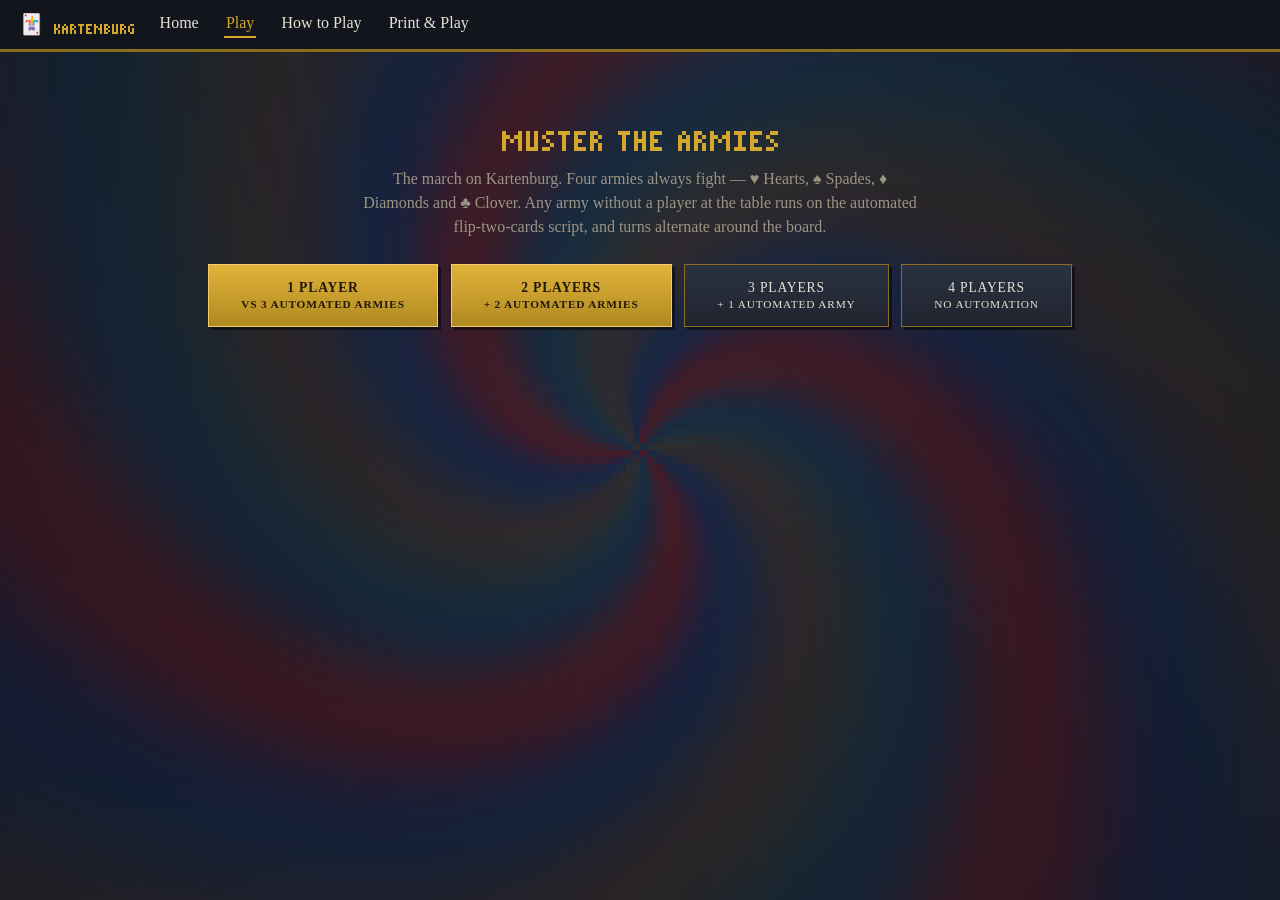
==== commit 189bb8ee: "Board camera: pan, pinch-zoom, auto-focus on the active player Replaces the static fit-to-screen boa" ====
--- a/game.html
+++ b/game.html
@@ -2,7 +2,7 @@
 <html lang="en">
 <head>
   <meta charset="UTF-8">
-  <meta name="viewport" content="width=device-width, initial-scale=1.0">
+  <meta name="viewport" content="width=device-width, initial-scale=1.0, maximum-scale=1.0, user-scalable=no">
   <title>Play — Kartenburg</title>
   <link rel="stylesheet" href="css/style.css">
 </head>
@@ -37,6 +37,9 @@
         <div id="hudScore"></div>
         <div class="hud-right">
           <span id="hudInfo"></span>
+          <button class="btn slim" onclick="camZoomBtn(-1)" title="Zoom out">−</button>
+          <button class="btn slim" onclick="camFitBtn()" title="Zoom to fit">⤢</button>
+          <button class="btn slim" onclick="camZoomBtn(1)" title="Zoom in">+</button>
           <button class="btn slim" onclick="toggleLogDrawer()" title="Chronicle">📜</button>
           <button class="btn slim" onclick="togglePause(true)" title="Menu">☰</button>
         </div>
--- a/css/style.css
+++ b/css/style.css
@@ -18,6 +18,8 @@
 }
 
 * { box-sizing: border-box; }
+
+html { -webkit-text-size-adjust: 100%; }
 
 body {
   margin: 0;
@@ -806,12 +808,19 @@
 .board-viewport {
   flex: 1;
   min-height: 0;
-  display: flex;
-  align-items: center;
-  justify-content: center;
+  position: relative;
   overflow: hidden;
-}
-.board-scale { transform-origin: center center; }
+  touch-action: none;
+  cursor: grab;
+}
+.board-viewport:active { cursor: grabbing; }
+.board-scale {
+  position: absolute;
+  left: 0;
+  top: 0;
+  transform-origin: 0 0;
+  will-change: transform;
+}
 
 #bottomBar {
   flex-shrink: 0;
@@ -894,3 +903,59 @@
 
 .hand-block { display: flex; flex-direction: column; }
 #bottomBar .hand-cards { flex-wrap: nowrap; overflow-x: auto; padding-bottom: 4px; }
+
+
+/* Cells must never collapse, whatever the platform decides */
+.cell { min-width: 64px; min-height: 64px; }
+
+/* ── Small screens: compact HUD, scrollable bottom bar ──────── */
+@media (max-width: 760px) {
+  #hud { gap: 0.5rem; padding: 0.35rem 0.5rem; flex-wrap: nowrap; }
+  .hud-brand { display: none; }
+  #hudInfo { display: none; }
+  #hudScore { gap: 0.3rem; justify-content: flex-start; overflow-x: auto; }
+  .hud-chip { padding: 2px 6px; font-size: 0.82rem; gap: 3px; }
+  .hud-chip b { font-size: 0.95rem; }
+  .btn.slim { padding: 0.2rem 0.45rem; font-size: 0.85rem; }
+
+  #bottomBar {
+    flex-direction: column;
+    align-items: stretch;
+    gap: 0.3rem;
+    padding: 0.35rem 0.6rem 0.55rem;
+    min-height: 0;
+  }
+  #bottomBar #turnPanel {
+    width: auto;
+    order: -1;
+    flex-direction: row;
+    align-items: center;
+    justify-content: space-between;
+    text-align: left;
+    gap: 0.6rem;
+  }
+  #bottomBar #turnPanel .prompt { font-size: 0.78rem; }
+  #bottomBar #turnPanel .btn { padding: 0.35rem 0.7rem; font-size: 0.72rem; flex-shrink: 0; }
+  #bottomBar #handArea {
+    gap: 0.8rem;
+    overflow-x: auto;
+    align-items: flex-end;
+    -webkit-overflow-scrolling: touch;
+  }
+  #handArea h3 { font-size: 0.7rem; margin-bottom: 0.25rem; white-space: nowrap; }
+  /* hand first, camp second; camp never squeezes the hand off screen */
+  #handArea .hand-block { order: 1; }
+  #handArea .camp-strip { order: 2; flex-shrink: 1; min-width: 60px; }
+  #handArea > div:first-child { flex-shrink: 1; }
+  .camp-strip .camp-hint { font-size: 0.65rem; max-width: 70px; line-height: 1.3; }
+  .camp-strip h3 { font-size: 0.7rem; }
+  .camp-armies { min-height: 0; gap: 0.6rem; flex-wrap: nowrap; }
+  .camp-army { padding: 4px 8px 8px 4px; }
+  .hand-cards { gap: 0.45rem; flex-wrap: nowrap; }
+  /* keep 2x integer upscale for pixel-perfect cards; the bar scrolls instead */
+  .hand-slot .hand-tag { font-size: 0.55rem; }
+  #handArea .hand-slot { animation: none; }
+  #logDrawer { width: 100vw; }
+  .fx-banner span.banner-inner .px-word img { height: 15px; width: auto; }
+  .fx-banner .banner-inner { padding: 0.45rem 1.6rem; gap: 0.5rem; }
+}
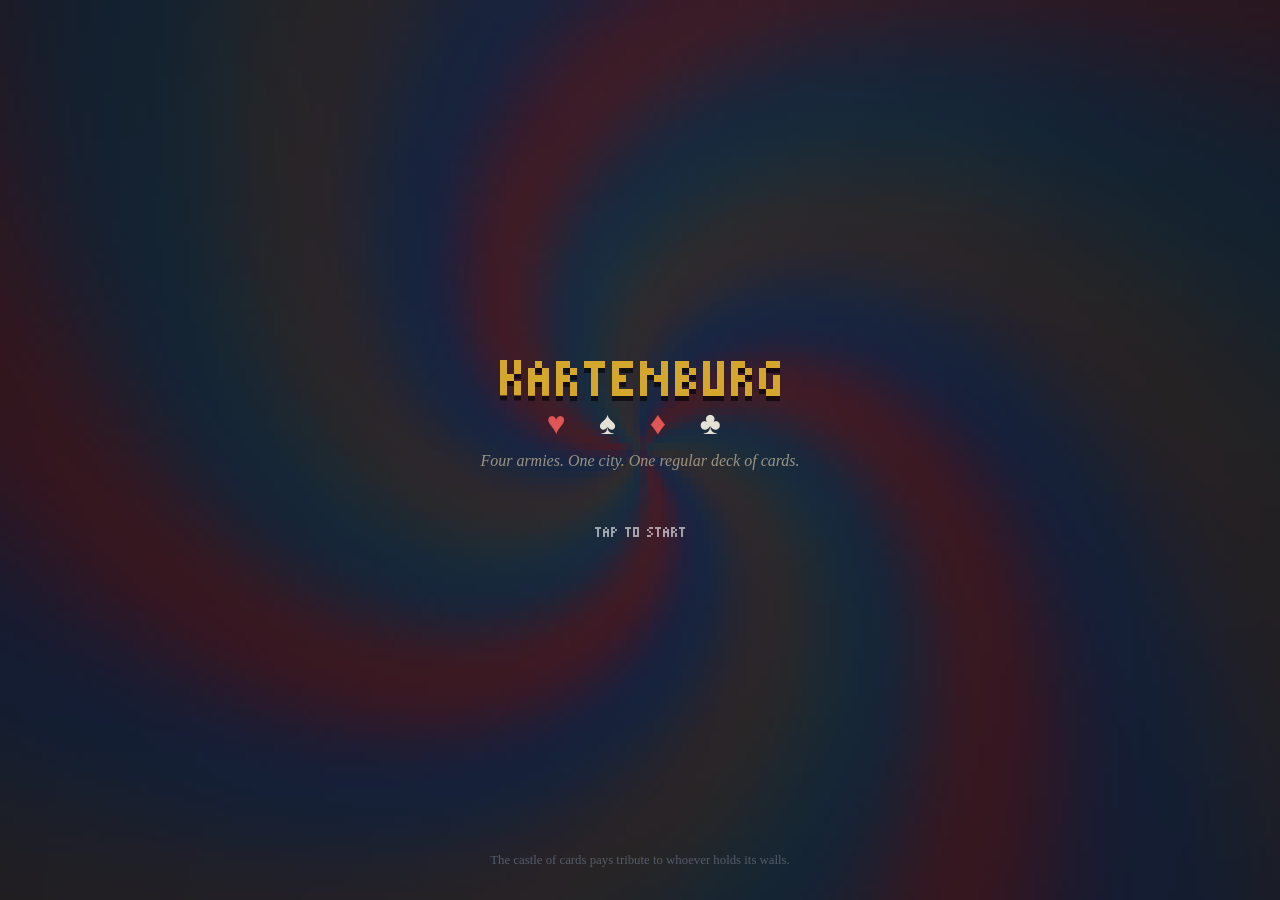
==== commit 4339d5e7: "Make the index the fullscreen game: title screen, menu, in-game rules The site is now the game. No n" ====
--- a/game.html
+++ b/game.html
@@ -2,119 +2,10 @@
 <html lang="en">
 <head>
   <meta charset="UTF-8">
-  <meta name="viewport" content="width=device-width, initial-scale=1.0, maximum-scale=1.0, user-scalable=no">
-  <title>Play — Kartenburg</title>
-  <link rel="stylesheet" href="css/style.css">
+  <meta http-equiv="refresh" content="0;url=index.html">
+  <title>Kartenburg</title>
 </head>
-<body class="pixel-mode">
-  <canvas id="swirlCanvas" class="swirl-canvas" aria-hidden="true"></canvas>
-  <div class="bg-swirl" aria-hidden="true"></div>
-  <nav>
-    <a class="brand" href="index.html">🃏 <span class="pixel-title" data-scale="2">Kartenburg</span></a>
-    <a class="navlink" href="index.html">Home</a>
-    <a class="navlink active" href="game.html">Play</a>
-    <a class="navlink" href="rules.html">How to Play</a>
-    <a class="navlink" href="reference.html">Print &amp; Play</a>
-  </nav>
-
-  <main>
-    <div id="setup">
-      <h2 class="pixel-title wave" data-scale="4">Muster the Armies</h2>
-      <p class="seat-note">The march on Kartenburg. Four armies always fight — ♥ Hearts, ♠ Spades,
-      ♦ Diamonds and ♣ Clover. Any army without a player at the table runs
-      on the automated flip-two-cards script, and turns alternate around the board.</p>
-      <div class="cta-row">
-        <button class="btn primary big" onclick="newGame(1)">1 Player<br><small>vs 3 automated armies</small></button>
-        <button class="btn primary big" onclick="newGame(2)">2 Players<br><small>+ 2 automated armies</small></button>
-        <button class="btn big" onclick="newGame(3)">3 Players<br><small>+ 1 automated army</small></button>
-        <button class="btn big" onclick="newGame(4)">4 Players<br><small>no automation</small></button>
-      </div>
-    </div>
-
-    <div id="gameArea" class="hidden">
-      <div id="hud">
-        <span class="hud-brand pixel-title" data-scale="2">Kartenburg</span>
-        <div id="hudScore"></div>
-        <div class="hud-right">
-          <span id="hudInfo"></span>
-          <button class="btn slim" onclick="camZoomBtn(-1)" title="Zoom out">−</button>
-          <button class="btn slim" onclick="camFitBtn()" title="Zoom to fit">⤢</button>
-          <button class="btn slim" onclick="camZoomBtn(1)" title="Zoom in">+</button>
-          <button class="btn slim" onclick="toggleLogDrawer()" title="Chronicle">📜</button>
-          <button class="btn slim" onclick="togglePause(true)" title="Menu">☰</button>
-        </div>
-      </div>
-      <div class="board-viewport">
-        <div class="board-scale">
-          <div class="board-wrap">
-            <div id="board"></div>
-          </div>
-        </div>
-      </div>
-      <div id="bottomBar">
-        <div id="handArea"></div>
-        <div id="turnPanel"></div>
-      </div>
-    </div>
-
-    <div id="logDrawer" class="hidden">
-      <h3><span class="pixel-title" data-scale="2">Chronicle</span></h3>
-      <div id="log" class="log-panel"></div>
-      <button class="btn" onclick="toggleLogDrawer()">Close</button>
-    </div>
-
-    <div id="pauseMenu" class="modal-backdrop hidden">
-      <div class="modal">
-        <h2 class="pixel-title" data-scale="3">Paused</h2>
-        <div class="pause-buttons">
-          <button class="btn primary" onclick="togglePause(false)">▶ Resume</button>
-          <button class="btn" id="muteBtn" onclick="toggleSound()">🔊 Sound on</button>
-          <button class="btn" onclick="toggleFullscreen()">⛶ Fullscreen</button>
-          <button class="btn" onclick="toggleLogDrawer(); togglePause(false)">📜 Chronicle</button>
-          <button class="btn" onclick="window.open('rules.html', '_blank')">📖 Rules</button>
-          <button class="btn" onclick="backToSetup()">🔄 Abandon war</button>
-        </div>
-      </div>
-    </div>
-  </main>
-
-  <div id="actionModal" class="modal-backdrop hidden">
-    <div class="modal action-modal">
-      <h2 id="amTitle"></h2>
-      <div id="amBody"></div>
-    </div>
-  </div>
-
-  <div id="handoff" class="modal-backdrop hidden">
-    <div class="modal">
-      <p id="handoffText"></p>
-      <button class="btn primary big" onclick="revealTurn()">Begin turn</button>
-    </div>
-  </div>
-
-  <div id="endModal" class="modal-backdrop hidden">
-    <div class="modal">
-      <h2 class="pixel-title wave" data-scale="3">The War Ends</h2>
-      <p id="endVerdict" class="verdict"></p>
-      <table id="endTable"></table>
-      <div style="display:flex;gap:0.8rem;justify-content:center">
-        <button class="btn primary" onclick="hideEndModal(); newGame(ui.numHumans)">⚔️ Rematch</button>
-        <button class="btn" onclick="backToSetup()">Change players</button>
-        <button class="btn" onclick="hideEndModal()">Inspect the field</button>
-      </div>
-    </div>
-  </div>
-
-  <div id="splashFeed" aria-live="polite"></div>
-
-  <div id="fx"></div>
-
-  <div id="toast"></div>
-
-  <script src="js/swirl.js"></script>
-  <script src="js/pixeltext.js"></script>
-  <script src="js/cards.js"></script>
-  <script src="js/engine.js"></script>
-  <script src="js/ui.js"></script>
+<body>
+  <p><a href="index.html">Kartenburg</a></p>
 </body>
 </html>
